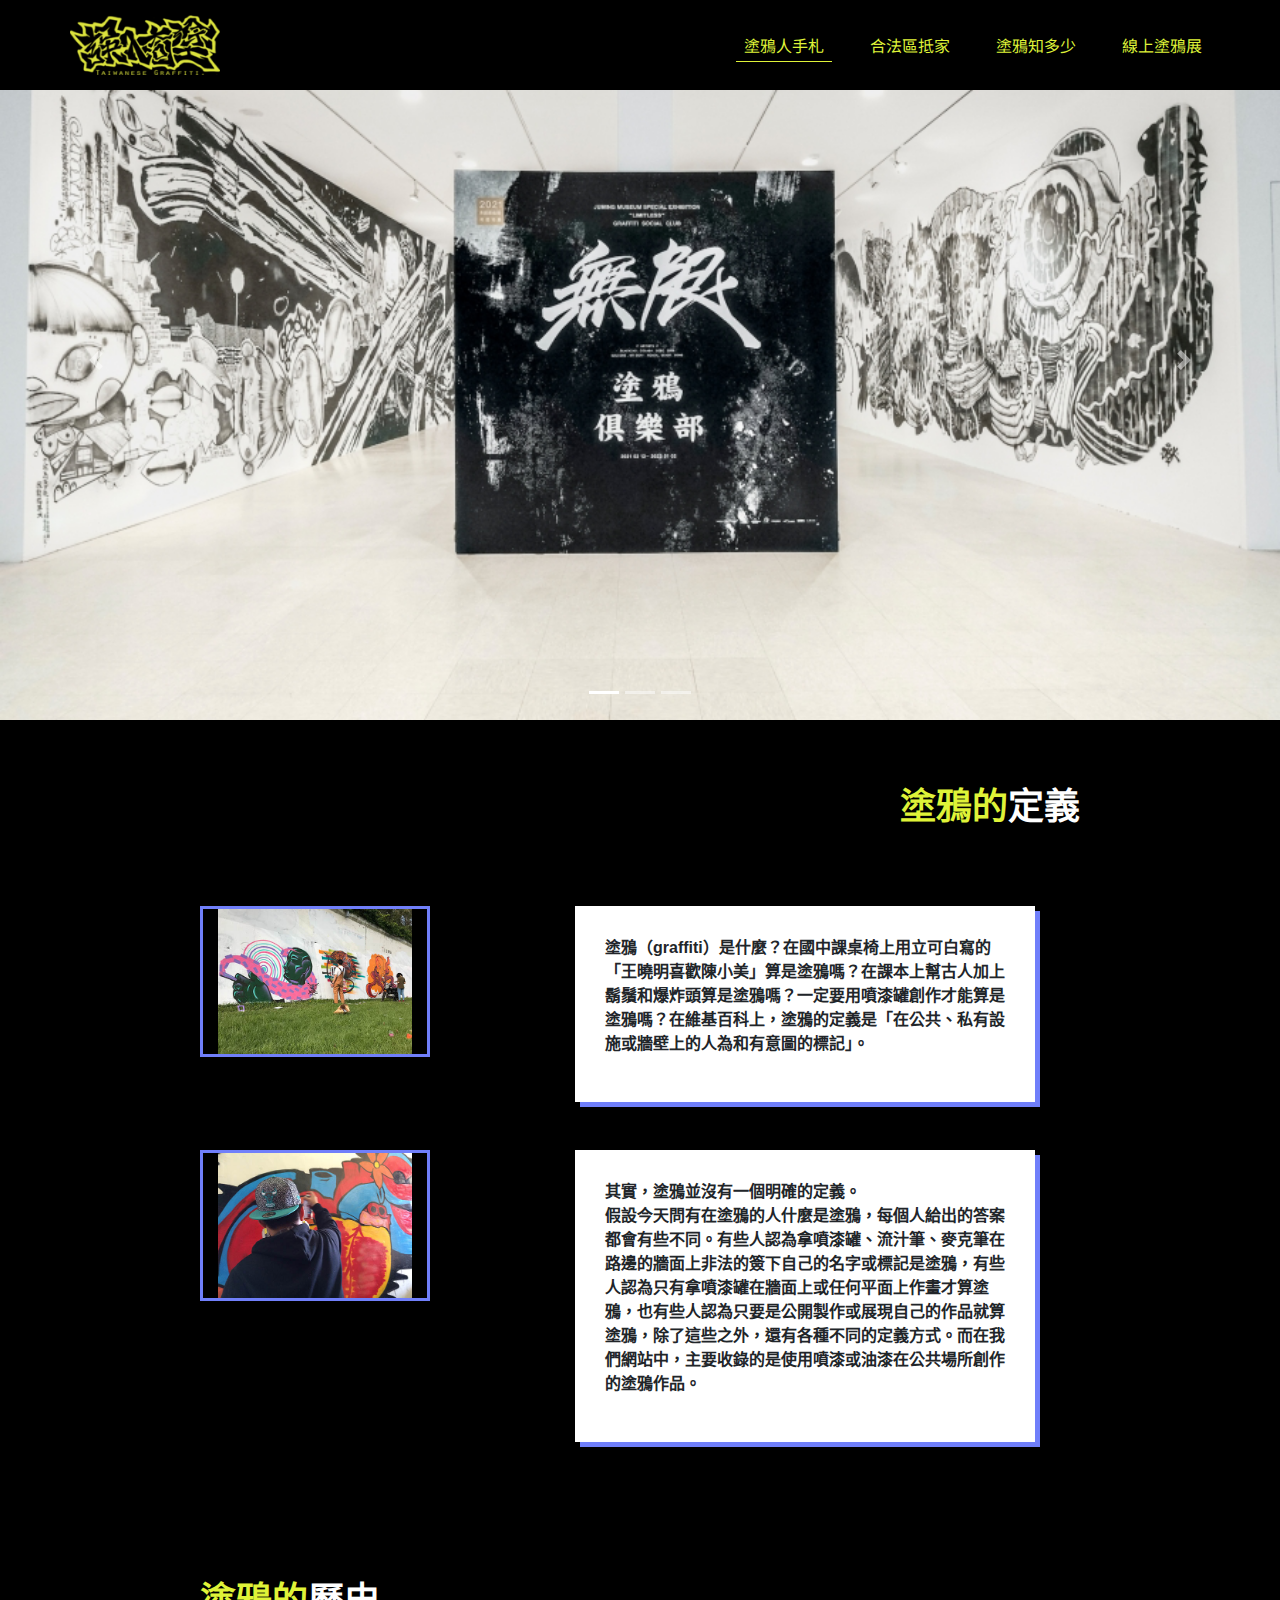
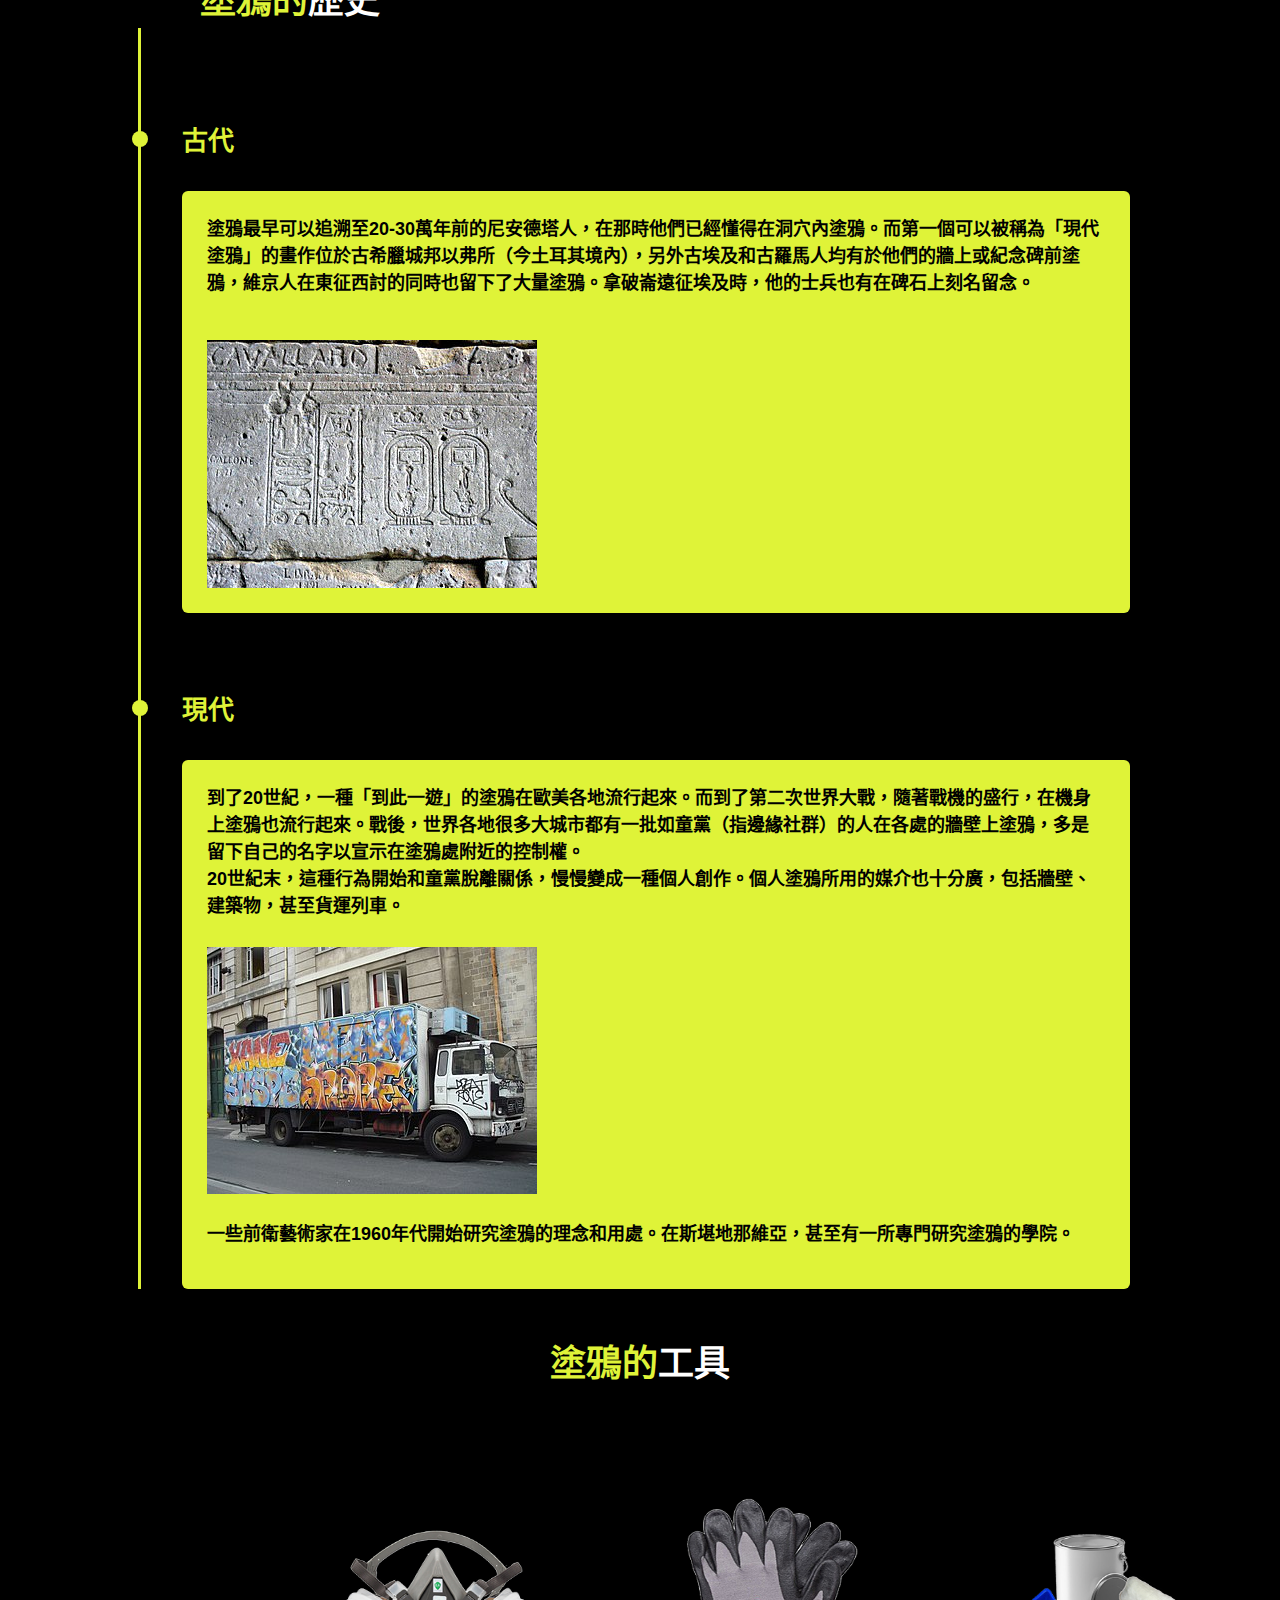
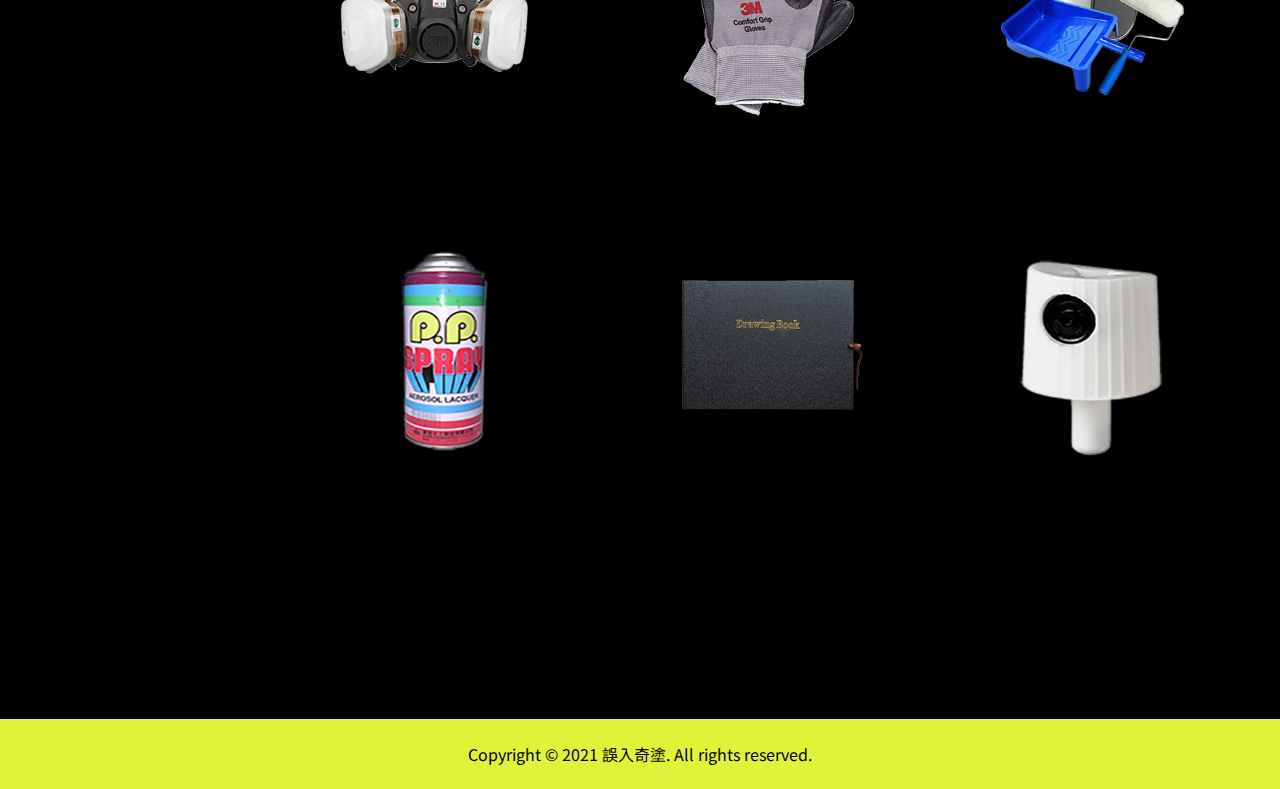
==== index.html @ 2bbb907f "final" ====
<!DOCTYPE html>
<html lang="zh-TW">
<html>
<head>
  <meta charset="utf-8">
  <title>誤入奇塗</title>
 <link rel="stylesheet" href="css/style.css">
  <script src="js/jquery-2.2.1.min.js"></script>
  <script src="js/script.js"></script>   

  <link rel="stylesheet" href="css/font-awesome.css"> 

  <link rel="stylesheet" href="css/bootstrap.min.css">
  <link rel="preconnect" href="https://fonts.gstatic.com">
  <link href="https://fonts.googleapis.com/css2?family=Noto+Sans+TC:wght@100;300;400;900&display=swap" rel="stylesheet">
</head>

<body class= "bk-dark">

 <!-- nav -->
 <nav class="navbar navbar-expand-lg fixed-top">
  <div class="container">

    <!-- brand -->
    <a class="navbar-brand" href="../index.html"><img class="nav-logo" src="img/logo.png" alt=""></a>

    <button class="navbar-toggler" type="button" data-toggle="collapse" data-target="#collapsibleNavbar">
      <i class="fas fa-bars"></i>
    </button>

    <div class="collapse navbar-collapse" id="collapsibleNavbar">
      <ul class="navbar-nav ml-auto">
        <li class="nav-item">
          <a class="nav-link active"  href="one/index.html">塗鴉人手札</a>
        </li>
        <li class="nav-item">
          <a class="nav-link" href="two/index.html">合法區抵家</a>
        </li>
        <li class="nav-item">
          <a class="nav-link" href="three/index.html">塗鴉知多少</a>
        </li>
        <li class="nav-item">
          <a class="nav-link" href="four/index.html">線上塗鴉展</a>
        </li>
      </ul>
    </div> 
  </div>
</nav>

<div class="banner">
  <div id="carouselExampleIndicators" class="carousel slide" data-ride="carousel">
    <ol class="carousel-indicators">
      <li data-target="#carouselExampleIndicators" data-slide-to="0" class="active"></li>
      <li data-target="#carouselExampleIndicators" data-slide-to="1"></li>
      <li data-target="#carouselExampleIndicators" data-slide-to="2"></li>
    </ol>
    <!-- 輪播內容 -->
    <div class="carousel-inner">
      <div class="carousel-item active">
        <a href="https://www.shoppingdesign.com.tw/post/view/6394"><img src="img/c1.jpg" class="d-block w-100" alt="..."></a>
      </div>
      <div class="carousel-item">
        <a href="https://www.facebook.com/events/%E5%A4%A2%E6%99%82%E4%BB%A3%E8%B3%BC%E7%89%A9%E4%B8%AD%E5%BF%83/%E5%A4%A2%E6%99%82%E4%BB%A3%E8%A1%97%E9%A0%AD%E8%97%9D%E8%A1%93%E7%AF%80%E8%A1%97%E8%88%9E%E5%A4%A7%E8%B3%BD/1732116433495113/"><img src="img/c2.jpg" class="d-block w-100" alt="..."></a>
      </div>
      <div class="carousel-item">
        <a href="https://www.facebook.com/events/%E7%BE%8E%E5%A0%A4%E6%B2%B3%E6%BF%B1%E5%85%AC%E5%9C%92-meiti-riverside-park/kidz-jam-%E8%A1%97%E9%A0%AD%E5%A1%97%E9%B4%89%E4%BA%A4%E6%B5%81%E6%9C%83/1826940350660556/"><img src="img/c3.jpg" class="d-block w-100" alt="..."></a>
      </div>
    </div>
    <!-- 左右箭頭 -->
    <a class="carousel-control-prev" href="#carouselExampleIndicators" role="button" data-slide="prev">
      <span class="carousel-control-prev-icon" aria-hidden="true"></span>
    </a>
    <a class="carousel-control-next" href="#carouselExampleIndicators" role="button" data-slide="next">
      <span class="carousel-control-next-icon" aria-hidden="true"></span>
    </a>
  </div>
</div>

<div class="meaning">
塗鴉的<span>定義</span>
</div>

<br><br><br>


<div class="container">
    <div class="row d-flex">
    <div class="meaningpic1 col-md-6 text-center">
      <img class="meaningpic11 col-md-6" src="img/meaningpic1.jpg">
         </div>
      
      <div class="col-md-6">
          <div class="mean1" style= " left:0; top:0; font-weight:bold; font-size: 16px;"><p>塗鴉（graffiti）是什麼？在國中課桌椅上用立可白寫的「王曉明喜歡陳小美」算是塗鴉嗎？在課本上幫古人加上鬍鬚和爆炸頭算是塗鴉嗎？一定要用噴漆罐創作才能算是塗鴉嗎？在維基百科上，塗鴉的定義是「在公共、私有設施或牆壁上的人為和有意圖的標記」。</p> </div> 
        </div>
   </div>

   <br><br>
   
    <div class="row d-flex">
    <div class="meaningpic2 col-md-6 text-center">
      <img class="meaningpic22 col-md-6" src="img/meaningpic2.jpg">
    </div>

        <div class="col-md-6">
          <div class="mean2" style= " left:0; top:0; font-weight:bold; font-size: 16px;"><p>其實，塗鴉並沒有一個明確的定義。<br>假設今天問有在塗鴉的人什麼是塗鴉，每個人給出的答案都會有些不同。有些人認為拿噴漆罐、流汁筆、麥克筆在路邊的牆面上非法的簽下自己的名字或標記是塗鴉，有些人認為只有拿噴漆罐在牆面上或任何平面上作畫才算塗鴉，也有些人認為只要是公開製作或展現自己的作品就算塗鴉，除了這些之外，還有各種不同的定義方式。而在我們網站中，主要收錄的是使用噴漆或油漆在公共場所創作的塗鴉作品。</p> 
          </div> 
        </div>
        </div>  
</div> 
</div>



<br><br><br>

<div class="history">
塗鴉的<span>歷史</span>
</div>

  <!--時間軸內容-->

  <div class="timeline">
    <div class="timeline-body">
        <ul>
            <li>
                <div class="bullet greee"></div>
                <div class="date">古代</div>
                <div class="desc">
                    <p>塗鴉最早可以追溯至20-30萬年前的尼安德塔人，在那時他們已經懂得在洞穴內塗鴉。而第一個可以被稱為「現代塗鴉」的畫作位於古希臘城邦以弗所（今土耳其境內），另外古埃及和古羅馬人均有於他們的牆上或紀念碑前塗鴉，維京人在東征西討的同時也留下了大量塗鴉。拿破崙遠征埃及時，他的士兵也有在碑石上刻名留念。</p><br>
                    <img src="img/history2.jpg">
                </div>
            </li>
            <li>
                <div class="bullet greee"></div>
                <div class="date">現代</div>
                <div class="desc">
                    <p>到了20世紀，一種「到此一遊」的塗鴉在歐美各地流行起來。而到了第二次世界大戰，隨著戰機的盛行，在機身上塗鴉也流行起來。戰後，世界各地很多大城市都有一批如童黨（指邊緣社群）的人在各處的牆壁上塗鴉，多是留下自己的名字以宣示在塗鴉處附近的控制權。<br>20世紀末，這種行為開始和童黨脫離關係，慢慢變成一種個人創作。個人塗鴉所用的媒介也十分廣，包括牆壁、建築物，甚至貨運列車。<br><br><img src="img/history1.jpg"><br><br>一些前衛藝術家在1960年代開始研究塗鴉的理念和用處。在斯堪地那維亞，甚至有一所專門研究塗鴉的學院。</p>
                </div>
            </li>
          </ul>
    </div>
</div>

<br><br>
<div class="tool">
塗鴉的<span>工具</span>
</div>
<br><br>




<div class="hoverr">
<div class="row">
<div class="col-md-4">  
<div class="box">
  <img src="img/mask.png" alt="" />
  <div class="box-hover-text">
    <h3 class="box-body">防毒面具</h3>
    <p class="box-body">雖然也可以戴口罩，但防毒面具可以更好的阻隔漆的味道和化學物質，而且…比較帥（誤），基本上噴漆專用的防毒面具規格都大同小異，選順眼的就行。</p>
  </div>
  </div>
</div>
<div class="col-md-4">  
<div class="box">
  <img src="img/gloove.png" alt="" />
  <div class="box-hover-text">
    <h3 class="box-body">手套</h3>
    <p class="box-body">噴漆常常會把手弄得超級髒而且超難洗，所以許多塗鴉人都會選擇用3M的止滑手套，因為它比較貼手，可以在按噴頭時更準確的掌握出漆量。</p>
  </div>
  </div>
</div>
<div class="col-md-4">  
<div class="box">
  <img src="img/paint.png" alt="" />
  <div class="box-hover-text">
    <h3 class="box-body">油漆、油漆托盤、油漆滾刷</h3>
    <p class="box-body">許多塗鴉人在創作之前會先將原本的牆面刷白來讓自己的作品看起來更乾淨、更完整，也有些塗鴉人會拿來用在大面積的補色上。</p>
  </div>
  </div>
</div>
</div>
</div>


<div class="hoverr">
<div class="row">
<div class="col-md-4">  
<div class="box">
  <img src="img/spraycan.png" alt="" />
  <div class="box-hover-text">
    <h3 class="box-body">噴漆罐</h3>
    <p class="box-body">母罐噴漆（在與噴頭接合處是凹進去的）是塗鴉最常用的媒材，特點是筆劃較粗適合大面積的創作，在台灣，通常會買國產「PP噴漆」，價錢是外國品牌的四分之一。</p>
  </div>
  </div>
</div>
<div class="col-md-4">  
<div class="box">
  <img src="img/book.png" alt="" />
  <div class="box-hover-text">
    <h3 class="box-body">素描本、筆</h3>
    <p class="box-body">以前的塗鴉人在畫比較完整的圖前會先畫紙稿在素描本或筆記本上，在上牆噴漆時拿來參考，雖然現在很多人改成看手機或平板，但還是有一部分的人是看紙本草稿。</p>
  </div>
  </div>
</div>
<div class="col-md-4">  
<div class="box">
  <img src="img/spary.png" alt="" />
  <div class="box-hover-text">
    <h3 class="box-body">噴頭</h3>
    <p class="box-body">有非常多種類，用來製造不同效果，其中出漆量穩、粗度適中的New York Fat Cap（簡稱NY噴頭）最常見，而塗鴉用的大多都是公噴頭（與噴漆罐接合處是突出的）。</p>
  </div>
  </div>
</div>
</div>
</div>
</div>
</div>

</body>
<footer>
   <div class="footer">Copyright &copy; 2021 誤入奇塗. All rights reserved.
  </div>
</footer>
<script src="js/jquery.js"></script>
<script src="js/bootstrap.min.js"></script>

</html>
---- css/style.css ----
body{
  margin: 0;
  padding: 0;
}
.bk-dark{
  background-color: #000000;
}


.navbar-brand img {
  width: 150px;
  height: 60px;
}

@media (min-width: 768px) {
/*nav選單*/
  .navbar{
  padding-left:50px!important;
  padding-right:50px!important; 
  }
}

ul {
  list-style: none;
}

.section-padding {
  padding: 70px 0;
}



/*--navbar--*/
.navbar {
  background-color: #000;
  padding: 0 10px;
  height: 90px;
  transition: all 0.5s ease;
}

.nav-logo {
  top: 15px;
}

.navbar .navbar-shrink {
  box-shadow: 0 10px 10px rgb(0,0,0,0.1);
  background-color: #000;
  border: 1px solid #dff338;
}

.navbar > .container {
  padding: 0;
}

.navbar .nav-item {
  margin-left: 30px;
}

.navbar .nav-item .nav-link {
  color: #dff338;
  font-family: 'Noto Sans TC', sans-serif;
  text-transform: capitalize;
  font-weight: 400;
  padding: 5px 0;
  position: relative;
}

.navbar .nav-item .nav-link::before {
  content: '';
  position: absolute;
  left: 0;
  bottom: 0;
  right: 0;
  height: 1px;
  background-color: #dff338;
  transition: all 0.5s ease;
  transform: scale(0);
}

.navbar .nav-item .nav-link.active::before,
.navbar .nav-item .nav-link:hover::before {
  transform: scale(1);
}

@media(max-width: 991px) {


  .navbar-toggler {
    background-color: #000;
    border: 1px solid #dff338;
    box-shadow: 0 5px 15px rgba(0,0,0,0.3);
    height: 35px;
    width: 40px;
    padding: auto;
    right: 40px;
    font-size: 15px;
    color: #dff338;
  }

  .nav-logo {
    left: 40px;
  }

  .navbar-nav{
    background-color: #000;
    border: 1px solid #dff338;
    box-shadow: 0 5px 15px rgba(0,0,0,0.3);
  }

  .navbar .nav-item {
    margin: 0;
    padding: 5px 15px;
  }

  .navbar .navbar-shrink .navbar-toggler
  .navbar .navbar-shrink .navbar-nav {
    background-color: #dff338;
  }

}

/*輪播之下*/
.meaning{
  font-weight: 900;
  font-size: 36px;
  text-align: right;
  margin-right: 200px;
  padding-top: 60px;
  color: #DFF338;
}

.meaning span{
      color: white;
    }

.history{
  color: #DFF338;
  font-weight: 900;
  font-size: 36px;
  margin-left: 200px;
  padding-top: 60px;
}

.history span{
  color: white;
}

.tool{
  font-weight: 900;
  font-size: 36px;
  text-align: center;

  /*padding-right: 200px;
  padding-top: 60px;*/
  color: #DFF338;
}


.tool span{
   color: white;
   }




.meaningpic11{
  width: 100%;
  /*padding: 30px;*/
  position: relative;
  border: 3px solid #707ffa;
 }

.meaningpic22{
  width: 100%;
  /*padding: 30px;*/
  position: relative;
  border: 3px solid #707ffa;
 }

/*.meaningpic1-1{
  display: inline;
  padding-left: 50px;
  padding-top: 130px;
}

.meaningpic2-1{
  display: inline;
  padding-left: 170px;
  padding-top: 150px;

}*/

.mean1{
 width: 100%;
 padding: 30px;
 background-color: #fff;
 box-shadow: 5px 5px #707ffa;
 stroke: 3px solid black;
}

.mean2{
 width: 100%;
 padding: 30px;
 background-color: #fff;
 box-shadow: 5px 5px #707ffa;
 stroke: 3px solid black;
}

.green{
  padding-top: 45px;
}

/*以下為時間軸*/
.timeline-body ul::before {
    content: ' ';
    height:100%;
    width: 3px;
    background-color: #DFF338;
    position: absolute;
    top: 0;
    left: 2.4em;
    z-index: -1;
    margin-left: 100px;
}

.timeline-body ul {
    padding: 1em 0 0 2em;
    margin: 0;
    list-style: none;
    position: relative;
}

.timeline-body .bullet.greee {
    background-color: #DFF338;
    margin-bottom: -25px;
}
.timeline-body .bullet {
    width: 1rem;
    height: 1rem;
    box-sizing: border-box;
    border-radius: 50%;
    background: #DFF338;
    z-index: 1;
    margin-right: 1rem;
    margin-top: 7%;
    margin-left: 100px;
}

.date {
  margin-left: 150px;
  font-size: 26px;
  color:#DFF338;
  font-weight:bold;
}

.desc {
  width: auto;
  height: auto;
  margin-left: 150px;
  margin-right: 150px;
  margin-top: 30px;
  border-radius: 6px;
  font-size: 18px;
  color: #000;
  padding: 25px;
  background-color: #DFF338;
  font-weight:bold;
}


/*以下為hover*/


.row{
  width: 980px;
}

.box {
  width: 280px;
  height: 340px;
  position: relative;
;
 
}

.hoverr{
  margin-left: 300px;
}

.box img {
  dispaly: ;
  width: 100%;
  height: 100%;
  transition: all 0.6s;

}

.box:hover img {
  transform: scale(1.5);
}

.box:hover .box-hover-text {
  display: block;

}

.box .box-hover-text {
 width: 100%;
  height: 100%;
  position: absolute; 
  left: 0;
  top: 0;
  display: none;
  background-color: rgba(0,0,0, 0.7);
}

.box .box-body {
  color: #fff;
}

h2.box-body {
  padding-top: 10px;
  text-align: center;
}

p.box-body {
  padding: 15px;
  line-height: 1.8em;
}


/*footer*/

.footer{
  width: 100%;
  background-color:#DFF388 ;
}

.footer {
  height: 70px;
  width: 100%;
  margin-top: 200px;
  background-color: #dff338;
  font-family: 'Noto Sans TC', sans-serif;
  font-size: 16px;
  color: #000;
  display: flex;
  justify-content: center;
  align-items: center;
}
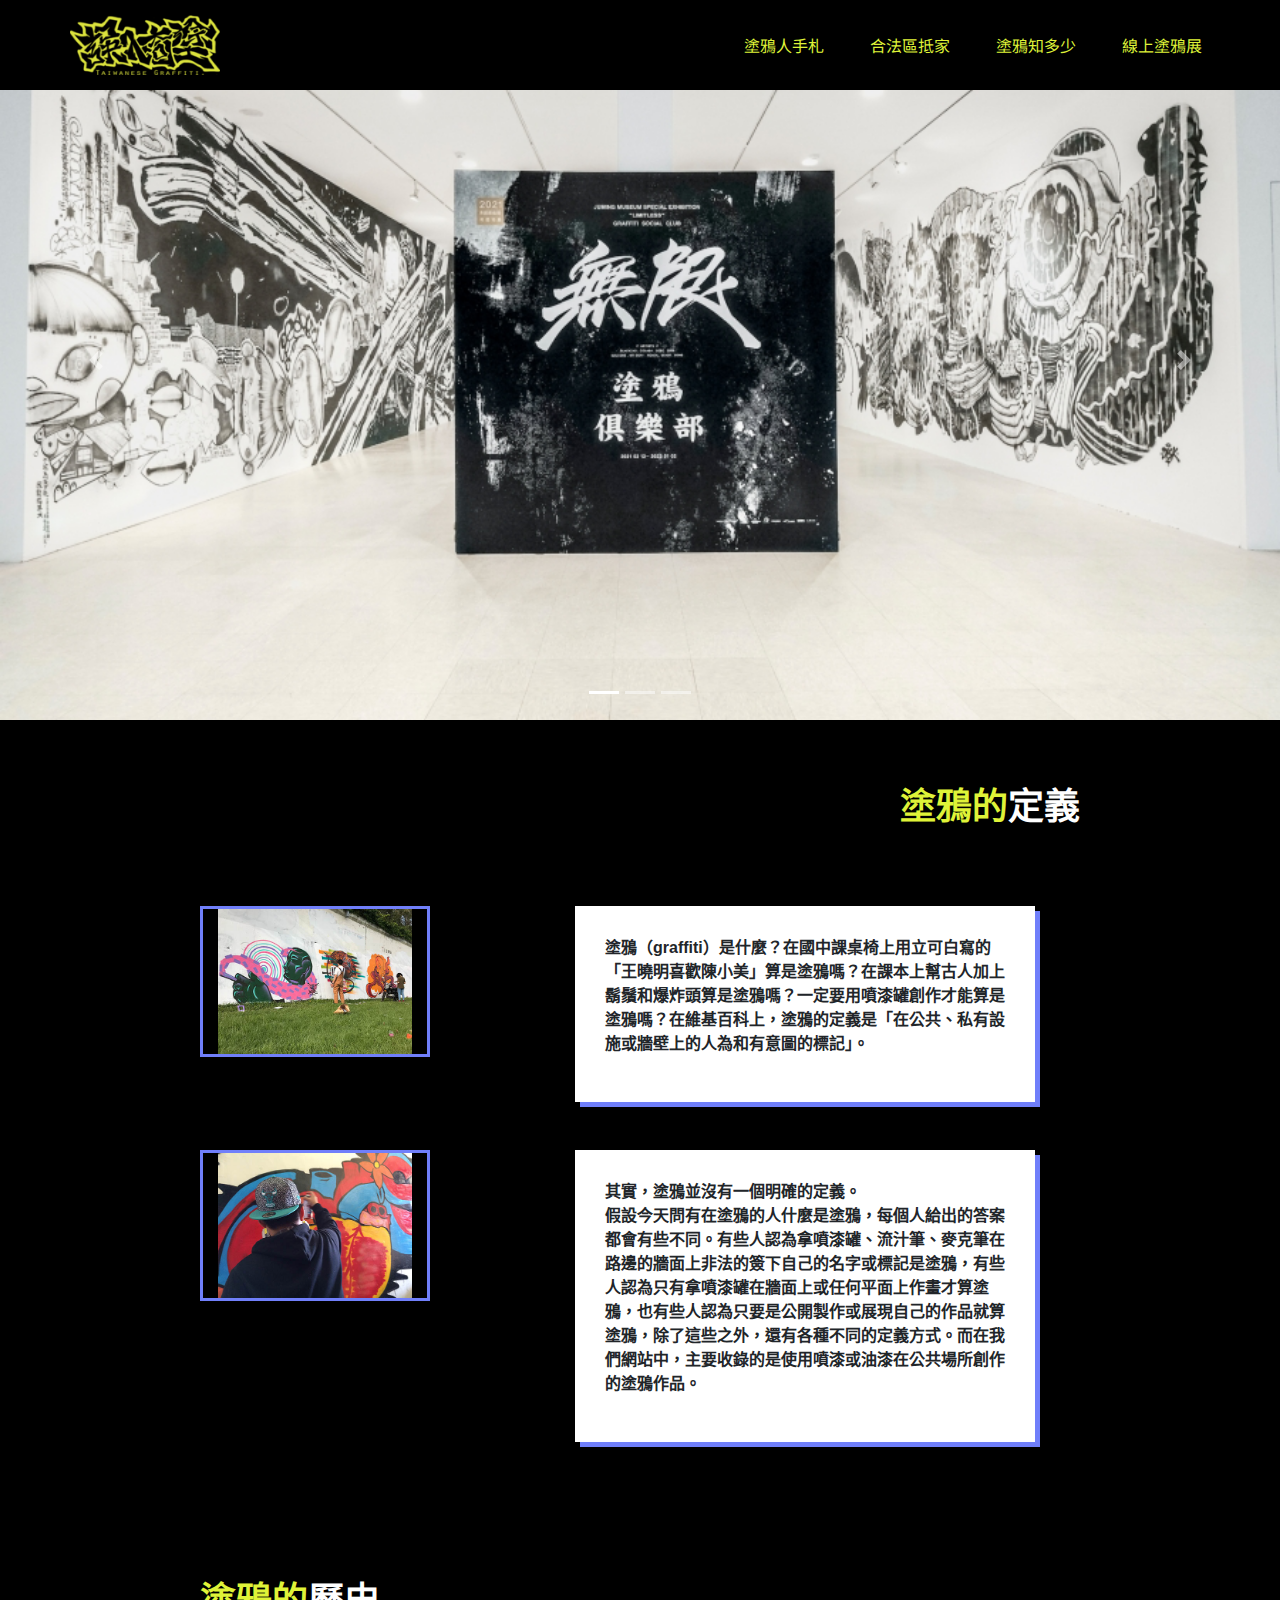
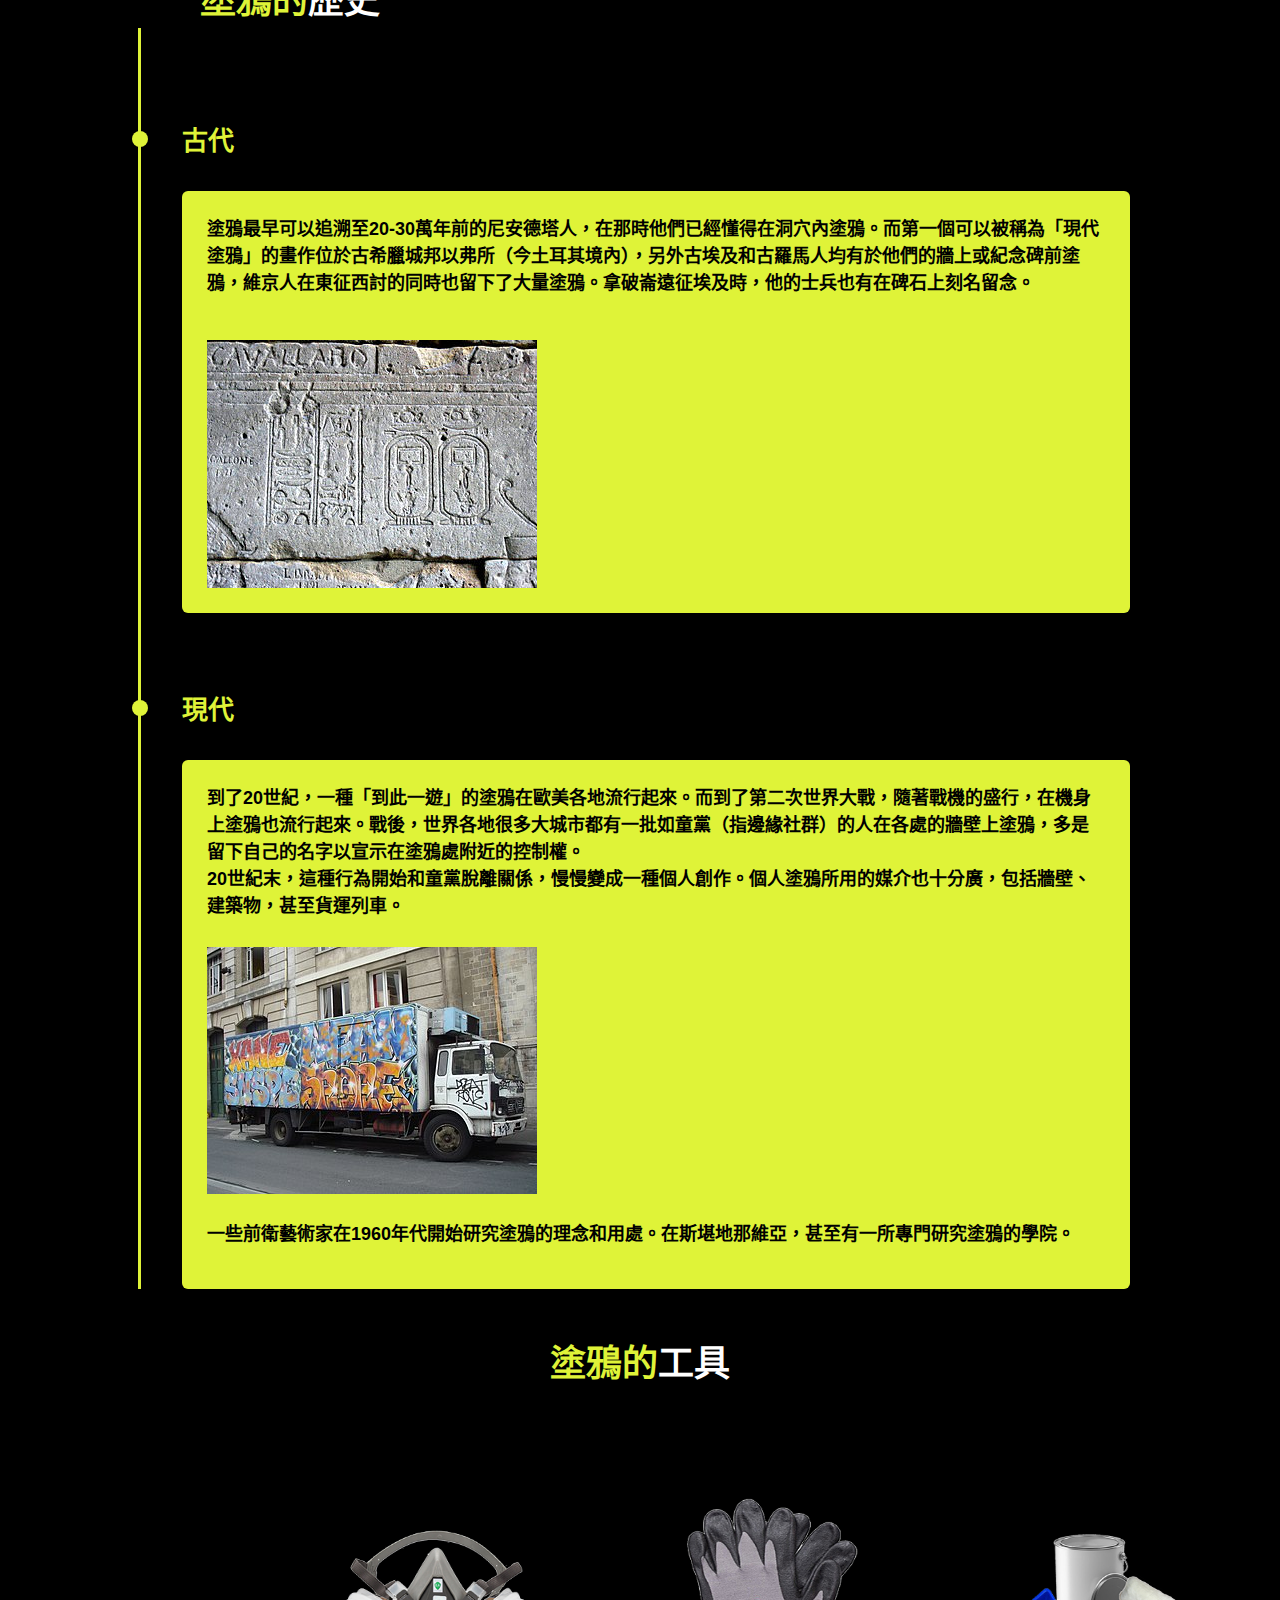
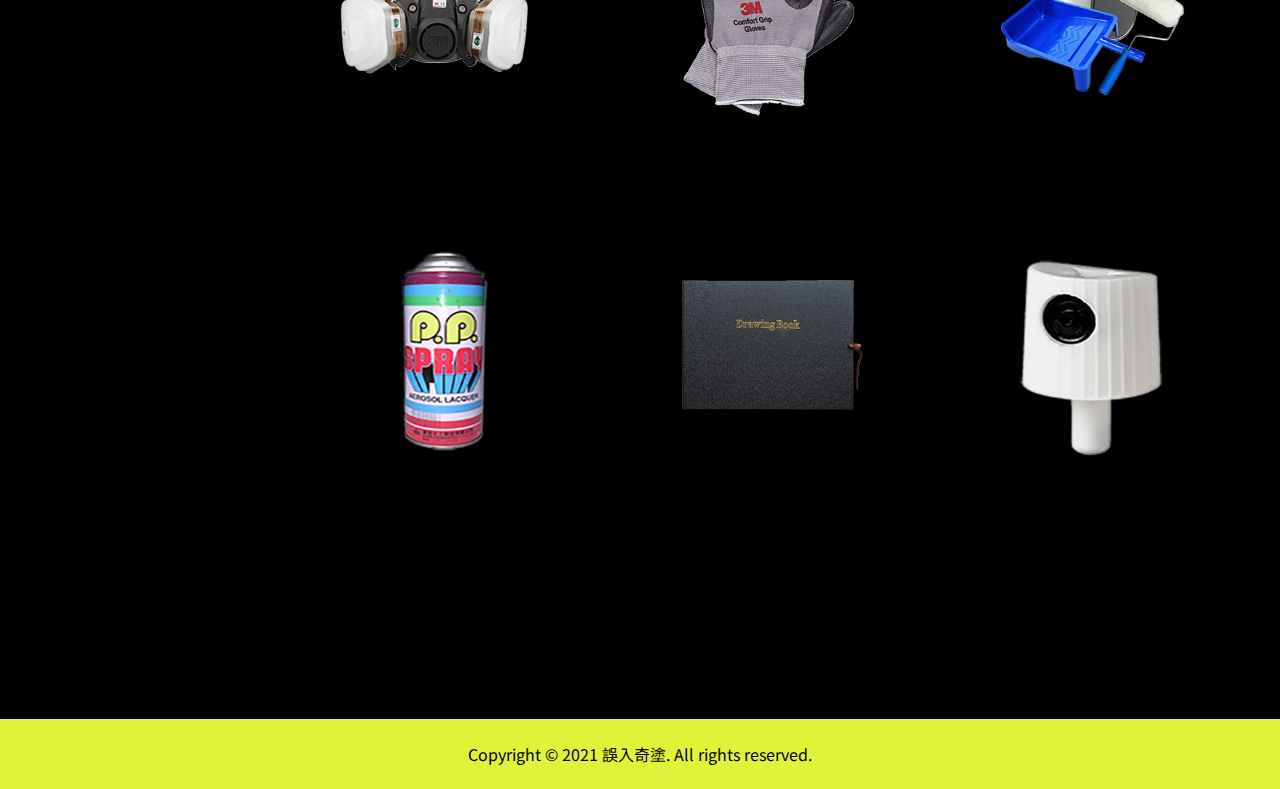
==== commit e633342c: "final" ====
--- a/index.html
+++ b/index.html
@@ -31,7 +31,7 @@
     <div class="collapse navbar-collapse" id="collapsibleNavbar">
       <ul class="navbar-nav ml-auto">
         <li class="nav-item">
-          <a class="nav-link active"  href="one/index.html">塗鴉人手札</a>
+          <a class="nav-link"  href="one/index.html">塗鴉人手札</a>
         </li>
         <li class="nav-item">
           <a class="nav-link" href="two/index.html">合法區抵家</a>
